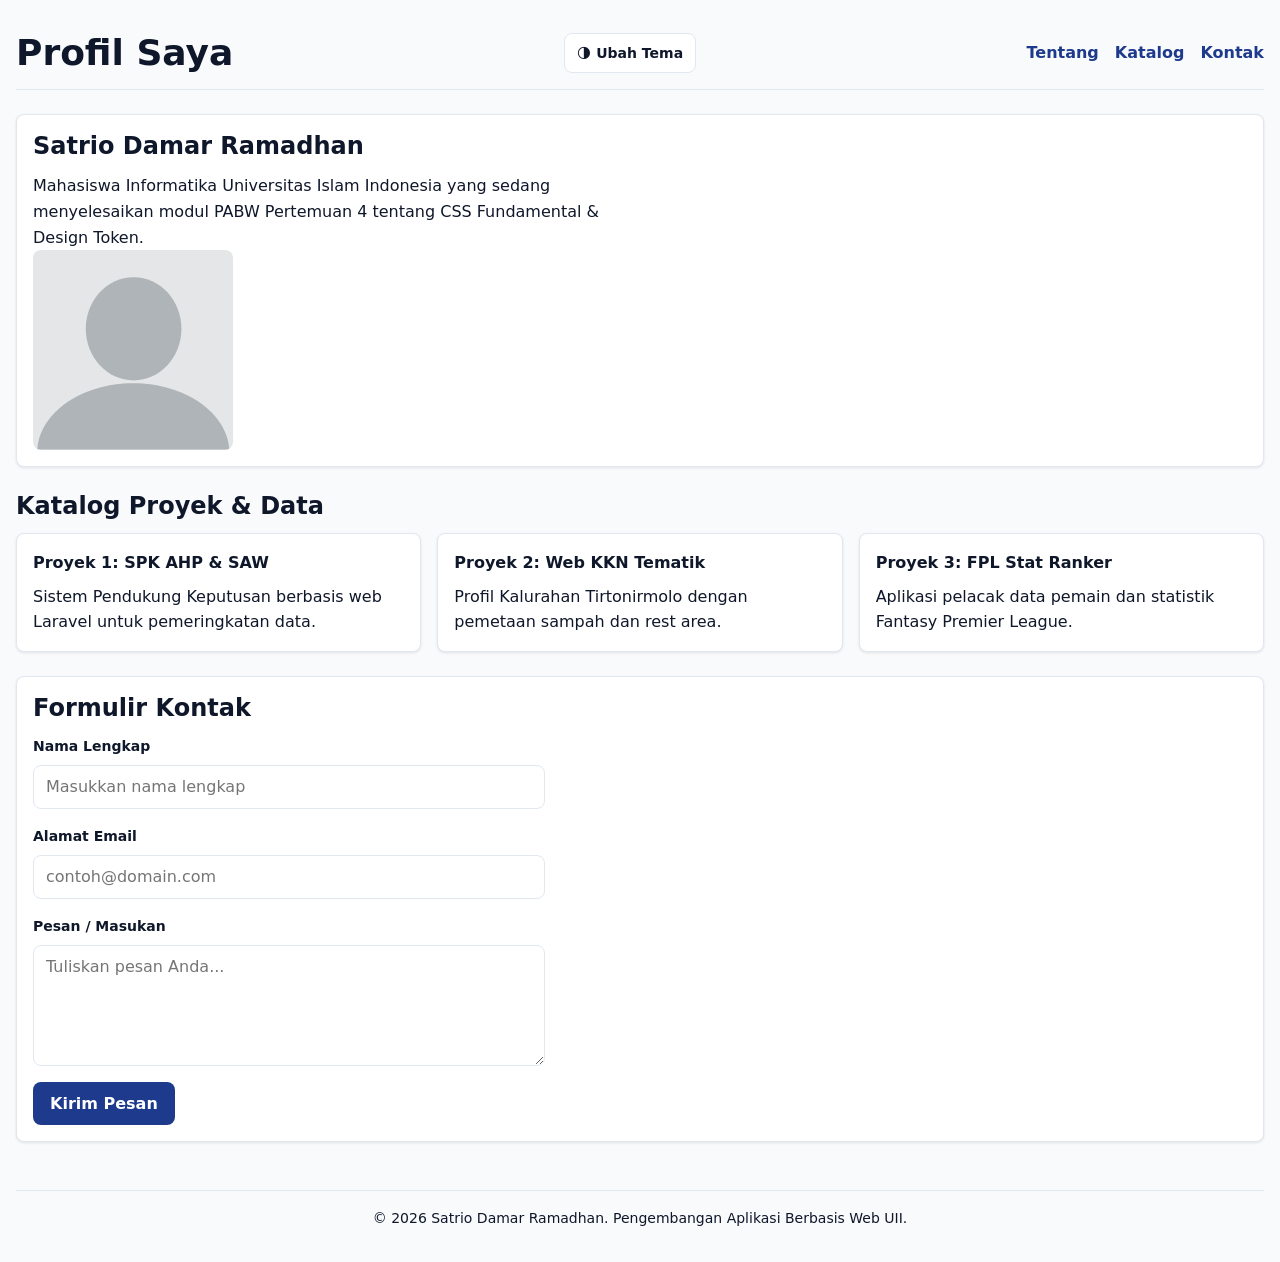
==== Worksheet p4/profil.html @ 8aab73e6 "Pertemuan 4: Penambahan folder Worksheet p4 lengkap dengan 5 file CSS dan profil.html" ====
<!DOCTYPE html>
<html lang="id">
<head>
  <meta charset="utf-8">
  <meta name="viewport" content="width=device-width, initial-scale=1.0">
  <title>Profil Saya</title>
  
  <!-- Pemanggilan 5 Berkas CSS -->
  <link rel="stylesheet" href="tokens.css">
  <link rel="stylesheet" href="base.css">
  <link rel="stylesheet" href="layout.css">
  <link rel="stylesheet" href="komponen.css">
  <link rel="stylesheet" href="tema.css">
</head>
<body>

  <!-- Input Checkbox Pengalih Tema -->
  <input type="checkbox" id="tema" class="pengalih-tema">

  <!-- Header & Navigasi -->
  <header>
    <div class="header-baris">
      <h1>Profil Saya</h1>
      
      <!-- Tombol Switch Tema -->
      <label for="tema" class="tombol-tema">
        🌗 Ubah Tema
      </label>

      <nav>
        <ul>
          <li><a href="#tentang">Tentang</a></li>
          <li><a href="#katalog">Katalog</a></li>
          <li><a href="#kontak">Kontak</a></li>
        </ul>
      </nav>
    </div>
  </header>

  <!-- Konten Utama -->
  <main>

    <!-- Bagian 1: Tentang -->
    <section id="tentang" class="kartu">
      <h2>Satrio Damar Ramadhan</h2>
      <p>Mahasiswa Informatika Universitas Islam Indonesia yang sedang menyelesaikan modul PABW Pertemuan 4 tentang CSS Fundamental & Design Token.</p>
      <img src="gambar-saya.svg" alt="Foto Profil Satrio Damar Ramadhan" width="200" height="200">
    </section>

    <!-- Bagian 2: Katalog Proyek -->
    <section id="katalog">
      <h2>Katalog Proyek & Data</h2>
      <div class="katalog">
        <article class="kartu">
          <h3>Proyek 1: SPK AHP & SAW</h3>
          <p>Sistem Pendukung Keputusan berbasis web Laravel untuk pemeringkatan data.</p>
        </article>
        <article class="kartu">
          <h3>Proyek 2: Web KKN Tematik</h3>
          <p>Profil Kalurahan Tirtonirmolo dengan pemetaan sampah dan rest area.</p>
        </article>
        <article class="kartu">
          <h3>Proyek 3: FPL Stat Ranker</h3>
          <p>Aplikasi pelacak data pemain dan statistik Fantasy Premier League.</p>
        </article>
      </div>
    </section>

    <!-- Bagian 3: Formulir Kontak -->
    <section id="kontak" class="kartu">
      <h2>Formulir Kontak</h2>
      <form action="#" method="post" class="form-katalog">
        
        <div class="form-kolom">
          <label for="nama">Nama Lengkap</label>
          <input type="text" id="nama" name="nama" required placeholder="Masukkan nama lengkap">
          <span class="pesan-galat">Nama tidak boleh kosong.</span>
        </div>

        <div class="form-kolom">
          <label for="email">Alamat Email</label>
          <input type="email" id="email" name="email" required placeholder="contoh@domain.com">
          <span class="pesan-galat">Format email tidak valid.</span>
        </div>

        <div class="form-kolom">
          <label for="pesan">Pesan / Masukan</label>
          <textarea id="pesan" name="pesan" rows="4" required placeholder="Tuliskan pesan Anda..."></textarea>
          <span class="pesan-galat">Pesan wajib diisi.</span>
        </div>

        <button type="submit">Kirim Pesan</button>
      </form>
    </section>

  </main>

  <!-- Footer -->
  <footer>
    <p>&copy; 2026 Satrio Damar Ramadhan. Pengembangan Aplikasi Berbasis Web UII.</p>
  </footer>

</body>
</html>
---- Worksheet p4/tokens.css ----
/* LAPIS 1 - Primitif: Nilai mentah mentah */
:root {
  --blue-700: #1D3A8C;
  --blue-500: #2563EB;
  --blue-300: #7DA9F7;
  --gray-50:  #F8FAFC;
  --gray-100: #F1F5F9;
  --gray-200: #E2E8F0;
  --gray-700: #334155;
  --gray-800: #1E293B;
  --gray-900: #0F172A;
  --red-600:  #B00020;
  --red-300:  #FF8A8A;
  --yellow-400: #FFC000;

  /* Jarak / Spasi bertingkat */
  --space-1: 0.25rem;
  --space-2: 0.5rem;
  --space-3: 0.75rem;
  --space-4: 1rem;
  --space-6: 1.5rem;

  /* Radius & Bayangan */
  --radius-md: 0.5rem;
  --radius-full: 999px;
  --shadow-1: 0 1px 3px rgba(0, 0, 0, 0.10);

  /* Skala Tipografi (Rem) */
  --text-sm: 0.875rem;
  --text-md: 1rem;
  --text-xl: 1.5rem;
  --text-3xl: 2.25rem;
}

/* LAPIS 2 - Semantik: Peran dalam aplikasi */
:root {
  --color-bg: var(--gray-50);
  --color-fg: var(--gray-900);
  --color-surface: #FFFFFF;
  --color-border: var(--gray-200);
  --color-primary: var(--blue-700);
  --color-danger: var(--red-600);
  --color-focus: var(--blue-500);

  --card-pad: var(--space-4);
  --section-gap: var(--space-6);
}
---- Worksheet p4/base.css ----
/* Reset ringan & Box Sizing Global */
*, *::before, *::after {
  box-sizing: border-box;
}

* {
  margin: 0;
}

img {
  max-width: 100%;
  height: auto;
  display: block;
  border-radius: var(--radius-md);
}

/* Tipografi & Pengaturan Halaman */
html {
  font-size: 100%;
}

body {
  font-family: system-ui, -apple-system, "Segoe UI", Roboto, sans-serif;
  font-size: var(--text-md);
  line-height: 1.6;
  color: var(--color-fg);
  background-color: var(--color-bg);
  padding: var(--space-4);
}

h1 {
  font-size: var(--text-3xl);
  line-height: 1.15;
}

h2 {
  font-size: var(--text-xl);
  line-height: 1.25;
  margin-bottom: var(--space-3);
}

h3 {
  font-size: var(--text-md);
  margin-bottom: var(--space-2);
}

main p {
  max-width: 60ch;
}
---- Worksheet p4/layout.css ----
/* Header & Navbar Flexbox */
header {
  padding-block: var(--space-4);
  border-bottom: 1px solid var(--color-border);
}

.header-baris {
  display: flex;
  align-items: center;
  justify-content: space-between;
  gap: var(--space-4);
  flex-wrap: wrap;
}

nav ul {
  display: flex;
  gap: var(--space-4);
  list-style: none;
  padding: 0;
}

nav a {
  color: var(--color-primary);
  text-decoration: none;
  font-weight: 600;
}

nav a:hover {
  text-decoration: underline;
}

/* Container Utama */
main {
  display: flex;
  flex-direction: column;
  gap: var(--section-gap);
  padding-block: var(--space-6);
}

/* Katalog Kartu Responsif */
.katalog {
  display: flex;
  flex-wrap: wrap;
  gap: var(--space-4);
}

.kartu {
  flex: 1 1 16rem;
  background: var(--color-surface);
  border: 1px solid var(--color-border);
  border-radius: var(--radius-md);
  box-shadow: var(--shadow-1);
  padding: var(--card-pad);
}

/* Footer */
footer {
  margin-top: var(--space-6);
  padding-block: var(--space-4);
  border-top: 1px solid var(--color-border);
  color: var(--color-fg);
  font-size: var(--text-sm);
  text-align: center;
}
---- Worksheet p4/komponen.css ----
/* Layout & Elemen Form */
.form-katalog {
  display: flex;
  flex-direction: column;
  gap: var(--space-4);
  max-width: 32rem;
}

.form-kolom {
  display: flex;
  flex-direction: column;
  gap: var(--space-2);
}

label {
  font-size: var(--text-sm);
  font-weight: 600;
}

input, select, textarea {
  font: inherit;
  padding: var(--space-2) var(--space-3);
  border: 1px solid var(--color-border);
  border-radius: var(--radius-md);
  background: var(--color-surface);
  color: var(--color-fg);
}

button {
  font: inherit;
  padding: var(--space-2) var(--space-4);
  border: 1px solid transparent;
  border-radius: var(--radius-md);
  background: var(--color-primary);
  color: #FFFFFF;
  font-weight: 600;
  cursor: pointer;
  align-self: flex-start;
}

/* Tombol Pengalih Tema */
.tombol-tema {
  cursor: pointer;
  padding: var(--space-2) var(--space-3);
  border: 1px solid var(--color-border);
  border-radius: var(--radius-md);
  background: var(--color-surface);
  font-size: var(--text-sm);
  user-select: none;
}

/* Indikator Fokus Papan Ketik (Aksesibilitas) */
:focus-visible {
  outline: 2px solid var(--color-focus);
  outline-offset: 2px;
}

/* Validasi Formulir (:user-invalid) */
input:user-invalid,
textarea:user-invalid,
select:user-invalid {
  border-color: var(--color-danger);
  border-width: 2px;
}

.pesan-galat {
  display: none;
  color: var(--color-danger);
  font-size: var(--text-sm);
}

.form-kolom:has(input:user-invalid) .pesan-galat,
.form-kolom:has(textarea:user-invalid) .pesan-galat {
  display: block;
}
---- Worksheet p4/tema.css ----
/* Pengalih Tema Sembunyi */
.pengalih-tema {
  position: absolute;
  opacity: 0;
  pointer-events: none;
}

/* 1. Tema Gelap Otomatis jika OS Pengguna set Gelap */
@media (prefers-color-scheme: dark) {
  :root {
    --color-bg: var(--gray-900);
    --color-fg: var(--gray-200);
    --color-surface: var(--gray-800);
    --color-border: var(--gray-700);
    --color-primary: var(--blue-300);
    --color-danger: var(--red-300);
    --color-focus: var(--yellow-400);
    --shadow-1: 0 1px 3px rgba(0, 0, 0, 0.45);
  }

  /* Jika OS Gelap DAn checkbox DI-CENTANG -> Paksa Pindah ke Tema Terang */
  :root:has(#tema:checked) {
    --color-bg: var(--gray-50);
    --color-fg: var(--gray-900);
    --color-surface: #FFFFFF;
    --color-border: var(--gray-200);
    --color-primary: var(--blue-700);
    --color-danger: var(--red-600);
    --color-focus: var(--blue-500);
    --shadow-1: 0 1px 3px rgba(0, 0, 0, 0.10);
  }
}

/* 2. Jika OS Pengguna set Terang DAN checkbox DI-CENTANG -> Paksa Pindah ke Tema Gelap */
@media (prefers-color-scheme: light) {
  :root:has(#tema:checked) {
    --color-bg: var(--gray-900);
    --color-fg: var(--gray-200);
    --color-surface: var(--gray-800);
    --color-border: var(--gray-700);
    --color-primary: var(--blue-300);
    --color-danger: var(--red-300);
    --color-focus: var(--yellow-400);
    --shadow-1: 0 1px 3px rgba(0, 0, 0, 0.45);
  }
}
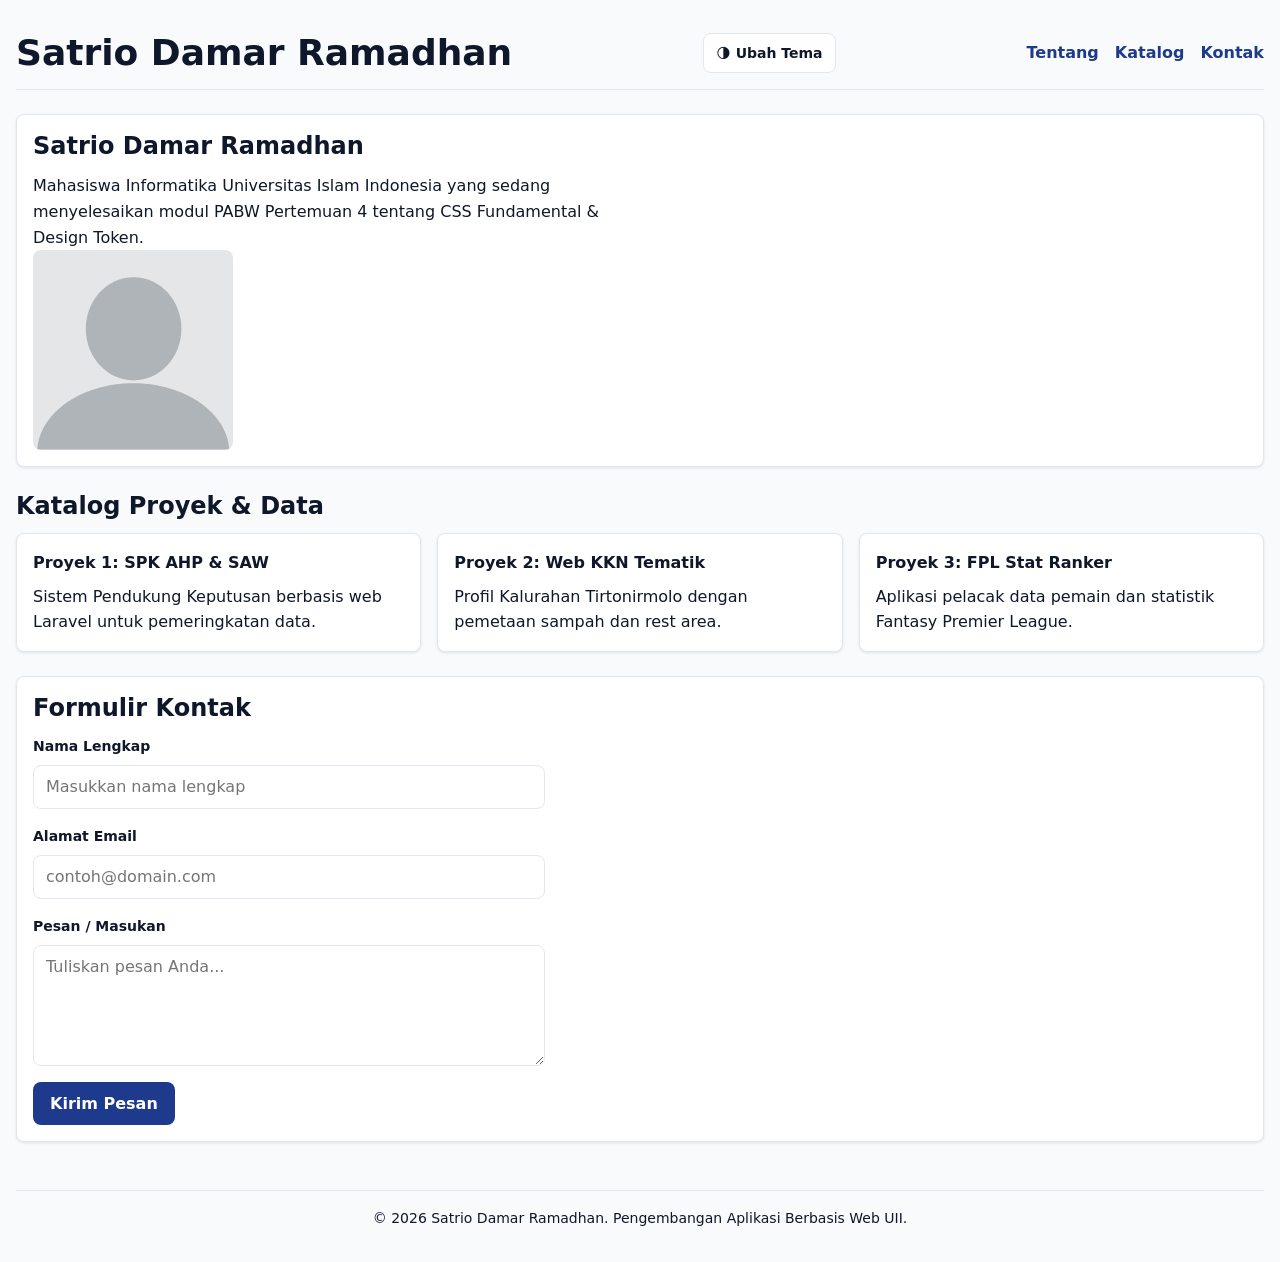
==== commit 8cdd16cd: "#P8 JavaScript Modern, Struktur Data, dan Array Methods selesai" ====
--- a/Worksheet p4/profil.html
+++ b/Worksheet p4/profil.html
@@ -5,7 +5,6 @@
   <meta name="viewport" content="width=device-width, initial-scale=1.0">
   <title>Profil Saya</title>
   
-  <!-- Pemanggilan 5 Berkas CSS -->
   <link rel="stylesheet" href="tokens.css">
   <link rel="stylesheet" href="base.css">
   <link rel="stylesheet" href="layout.css">
@@ -14,15 +13,12 @@
 </head>
 <body>
 
-  <!-- Input Checkbox Pengalih Tema -->
   <input type="checkbox" id="tema" class="pengalih-tema">
 
-  <!-- Header & Navigasi -->
   <header>
     <div class="header-baris">
       <h1>Profil Saya</h1>
       
-      <!-- Tombol Switch Tema -->
       <label for="tema" class="tombol-tema">
         🌗 Ubah Tema
       </label>
@@ -37,17 +33,14 @@
     </div>
   </header>
 
-  <!-- Konten Utama -->
   <main>
 
-    <!-- Bagian 1: Tentang -->
     <section id="tentang" class="kartu">
       <h2>Satrio Damar Ramadhan</h2>
       <p>Mahasiswa Informatika Universitas Islam Indonesia yang sedang menyelesaikan modul PABW Pertemuan 4 tentang CSS Fundamental & Design Token.</p>
       <img src="gambar-saya.svg" alt="Foto Profil Satrio Damar Ramadhan" width="200" height="200">
     </section>
 
-    <!-- Bagian 2: Katalog Proyek -->
     <section id="katalog">
       <h2>Katalog Proyek & Data</h2>
       <div class="katalog">
@@ -66,7 +59,6 @@
       </div>
     </section>
 
-    <!-- Bagian 3: Formulir Kontak -->
     <section id="kontak" class="kartu">
       <h2>Formulir Kontak</h2>
       <form action="#" method="post" class="form-katalog">
@@ -95,10 +87,10 @@
 
   </main>
 
-  <!-- Footer -->
   <footer>
     <p>&copy; 2026 Satrio Damar Ramadhan. Pengembangan Aplikasi Berbasis Web UII.</p>
   </footer>
 
+  <script type="module" src="js/app.js"></script>
 </body>
 </html>
--- a/Worksheet p4/tokens.css
+++ b/Worksheet p4/tokens.css
@@ -1,4 +1,3 @@
-/* LAPIS 1 - Primitif: Nilai mentah mentah */
 :root {
   --blue-700: #1D3A8C;
   --blue-500: #2563EB;
@@ -13,26 +12,22 @@
   --red-300:  #FF8A8A;
   --yellow-400: #FFC000;
 
-  /* Jarak / Spasi bertingkat */
   --space-1: 0.25rem;
   --space-2: 0.5rem;
   --space-3: 0.75rem;
   --space-4: 1rem;
   --space-6: 1.5rem;
 
-  /* Radius & Bayangan */
   --radius-md: 0.5rem;
   --radius-full: 999px;
   --shadow-1: 0 1px 3px rgba(0, 0, 0, 0.10);
 
-  /* Skala Tipografi (Rem) */
   --text-sm: 0.875rem;
   --text-md: 1rem;
   --text-xl: 1.5rem;
   --text-3xl: 2.25rem;
 }
 
-/* LAPIS 2 - Semantik: Peran dalam aplikasi */
 :root {
   --color-bg: var(--gray-50);
   --color-fg: var(--gray-900);
--- a/Worksheet p4/base.css
+++ b/Worksheet p4/base.css
@@ -1,4 +1,3 @@
-/* Reset ringan & Box Sizing Global */
 *, *::before, *::after {
   box-sizing: border-box;
 }
@@ -14,7 +13,6 @@
   border-radius: var(--radius-md);
 }
 
-/* Tipografi & Pengaturan Halaman */
 html {
   font-size: 100%;
 }
--- a/Worksheet p4/layout.css
+++ b/Worksheet p4/layout.css
@@ -1,4 +1,3 @@
-/* Header & Navbar Flexbox */
 header {
   padding-block: var(--space-4);
   border-bottom: 1px solid var(--color-border);
@@ -29,7 +28,6 @@
   text-decoration: underline;
 }
 
-/* Container Utama */
 main {
   display: flex;
   flex-direction: column;
@@ -37,7 +35,6 @@
   padding-block: var(--space-6);
 }
 
-/* Katalog Kartu Responsif */
 .katalog {
   display: flex;
   flex-wrap: wrap;
@@ -53,7 +50,6 @@
   padding: var(--card-pad);
 }
 
-/* Footer */
 footer {
   margin-top: var(--space-6);
   padding-block: var(--space-4);
--- a/Worksheet p4/komponen.css
+++ b/Worksheet p4/komponen.css
@@ -1,4 +1,3 @@
-/* Layout & Elemen Form */
 .form-katalog {
   display: flex;
   flex-direction: column;
@@ -38,7 +37,6 @@
   align-self: flex-start;
 }
 
-/* Tombol Pengalih Tema */
 .tombol-tema {
   cursor: pointer;
   padding: var(--space-2) var(--space-3);
@@ -49,13 +47,11 @@
   user-select: none;
 }
 
-/* Indikator Fokus Papan Ketik (Aksesibilitas) */
 :focus-visible {
   outline: 2px solid var(--color-focus);
   outline-offset: 2px;
 }
 
-/* Validasi Formulir (:user-invalid) */
 input:user-invalid,
 textarea:user-invalid,
 select:user-invalid {
--- a/Worksheet p4/tema.css
+++ b/Worksheet p4/tema.css
@@ -1,11 +1,9 @@
-/* Pengalih Tema Sembunyi */
 .pengalih-tema {
   position: absolute;
   opacity: 0;
   pointer-events: none;
 }
 
-/* 1. Tema Gelap Otomatis jika OS Pengguna set Gelap */
 @media (prefers-color-scheme: dark) {
   :root {
     --color-bg: var(--gray-900);
@@ -18,7 +16,6 @@
     --shadow-1: 0 1px 3px rgba(0, 0, 0, 0.45);
   }
 
-  /* Jika OS Gelap DAn checkbox DI-CENTANG -> Paksa Pindah ke Tema Terang */
   :root:has(#tema:checked) {
     --color-bg: var(--gray-50);
     --color-fg: var(--gray-900);
@@ -31,7 +28,6 @@
   }
 }
 
-/* 2. Jika OS Pengguna set Terang DAN checkbox DI-CENTANG -> Paksa Pindah ke Tema Gelap */
 @media (prefers-color-scheme: light) {
   :root:has(#tema:checked) {
     --color-bg: var(--gray-900);
